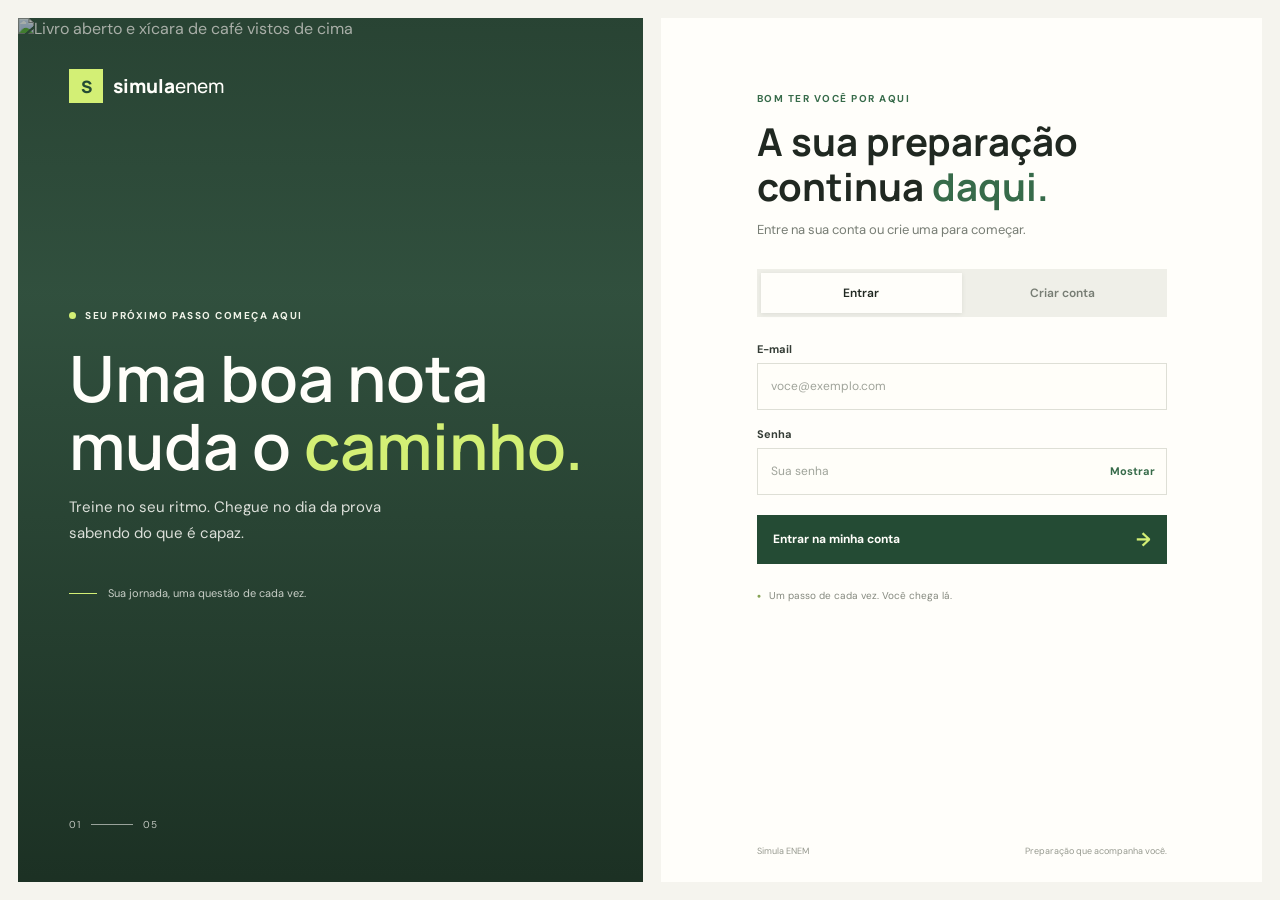
==== index.html @ 49e73c7b "created login screen and added functionality to the login button" ====
<!DOCTYPE html>
<html lang="pt-BR">
<head>
	<meta charset="UTF-8">
	<meta name="viewport" content="width=device-width, initial-scale=1.0">
	<meta name="theme-color" content="#f5f4ee">
	<meta name="description" content="Acesse sua conta ou cadastre-se no Simula ENEM.">
	<title>Acesse sua conta | Simula ENEM</title>
	<link rel="preconnect" href="https://fonts.googleapis.com">
	<link rel="preconnect" href="https://fonts.gstatic.com" crossorigin>
	<link href="https://fonts.googleapis.com/css2?family=DM+Sans:wght@400;500;600;700&family=Manrope:wght@400;500;600;700;800&display=swap" rel="stylesheet">
	<link rel="stylesheet" href="style.css">
	<script src="script.js" defer></script>
</head>
<body>
	<main class="auth-layout">
		<aside class="study-panel" aria-label="Simula ENEM">
			<img class="study-photo" src="https://images.pexels.com/photos/37514276/pexels-photo-37514276.jpeg?auto=compress&amp;cs=tinysrgb&amp;w=1400" alt="Livro aberto e xícara de café vistos de cima">
			<div class="study-shade"></div>
			<a class="brand brand-on-photo" href="#inicio" aria-label="Simula ENEM, início">
				<span class="brand-mark" aria-hidden="true">S</span>
				<span>simula<span class="brand-light">enem</span></span>
			</a>
			<div class="study-copy" id="inicio">
				<p class="eyebrow"><span class="eyebrow-dot"></span> SEU PRÓXIMO PASSO COMEÇA AQUI</p>
				<h1>Uma boa nota<br>muda o <span>caminho.</span></h1>
				<p class="study-description">Treine no seu ritmo. Chegue no dia da prova sabendo do que é capaz.</p>
				<div class="photo-caption"><span class="caption-line"></span> Sua jornada, uma questão de cada vez.</div>
			</div>
			<div class="study-index" aria-hidden="true">01 <span></span> 05</div>
		</aside>

		<section class="form-panel" aria-labelledby="form-heading">
			<a class="brand brand-mobile" href="#inicio" aria-label="Simula ENEM, início">
				<span class="brand-mark" aria-hidden="true">S</span>
				<span>simula<span class="brand-light">enem</span></span>
			</a>

			<div class="form-wrap">
				<p class="form-kicker">BOM TER VOCÊ POR AQUI</p>
				<h2 id="form-heading">A sua preparação<br>continua <span>daqui.</span></h2>
				<p class="form-intro">Entre na sua conta ou crie uma para começar.</p>

				<div class="mode-switch" role="group" aria-label="Escolha entre entrar e criar uma conta">
					<button class="mode-button is-active" type="button" data-mode="login" aria-pressed="true">Entrar</button>
					<button class="mode-button" type="button" data-mode="signup" aria-pressed="false">Criar conta</button>
				</div>

				<form class="auth-form" id="login-form" novalidate>
					<div class="field-group">
						<label for="login-email">E-mail</label>
						<input id="login-email" name="email" type="email" placeholder="voce@exemplo.com" autocomplete="email" required>
					</div>
					<div class="field-group">
						<label for="login-password">Senha</label>
						<div class="password-field">
							<input id="login-password" name="password" type="password" placeholder="Sua senha" autocomplete="current-password" required>
							<button class="password-toggle" type="button" data-password="login-password" aria-label="Mostrar senha">Mostrar</button>
						</div>
					</div>
					<button class="submit-button" type="submit">Entrar na minha conta <span aria-hidden="true">&#8594;</span></button>
					<p class="form-status" id="login-status" role="status" aria-live="polite" hidden></p>
				</form>

				<form class="auth-form" id="signup-form" hidden novalidate>
					<div class="field-group">
						<label for="signup-name">Nome completo</label>
						<input id="signup-name" name="name" type="text" placeholder="Como podemos te chamar?" autocomplete="name" minlength="2" required>
					</div>
					<div class="field-group">
						<label for="signup-email">E-mail</label>
						<input id="signup-email" name="email" type="email" placeholder="voce@exemplo.com" autocomplete="email" required>
					</div>
					<div class="field-group">
						<label for="signup-password">Crie uma senha</label>
						<div class="password-field">
							<input id="signup-password" name="password" type="password" placeholder="Pelo menos 8 caracteres" autocomplete="new-password" minlength="8" required>
							<button class="password-toggle" type="button" data-password="signup-password" aria-label="Mostrar senha">Mostrar</button>
						</div>
					</div>
					<div class="field-group">
						<label for="signup-confirm-password">Confirme sua senha</label>
						<div class="password-field">
							<input id="signup-confirm-password" name="confirm-password" type="password" placeholder="Digite sua senha novamente" autocomplete="new-password" minlength="8" required>
							<button class="password-toggle" type="button" data-password="signup-confirm-password" aria-label="Mostrar senha">Mostrar</button>
						</div>
					</div>
					<label class="terms-check">
						<input id="signup-terms" name="terms" type="checkbox" required>
						<span>Li e concordo em criar minha conta no Simula ENEM.</span>
					</label>
					<button class="submit-button" type="submit">Criar minha conta <span aria-hidden="true">&#8594;</span></button>
					<p class="form-status" id="signup-status" role="status" aria-live="polite" hidden></p>
				</form>

				<p class="form-footnote"><span aria-hidden="true">&#9679;</span> Um passo de cada vez. Você chega lá.</p>
			</div>
			<footer class="form-footer"><span>Simula ENEM</span><span>Preparação que acompanha você.</span></footer>
		</section>
	</main>
</body>
</html>
---- style.css ----
:root {
	color-scheme: light;
	--ink: #202821;
	--muted: #777d74;
	--paper: #f5f4ee;
	--white: #fffefa;
	--green: #376b4a;
	--green-dark: #244b34;
	--lime: #d3ef75;
	--line: #dedfd6;
	--serif: "Manrope", sans-serif;
	--sans: "DM Sans", sans-serif;
}

* {
	box-sizing: border-box;
}

body {
	min-width: 320px;
	min-height: 100vh;
	margin: 0;
	color: var(--ink);
	background: var(--paper);
	font-family: var(--sans);
	-webkit-font-smoothing: antialiased;
}

button,
input {
	font: inherit;
}

button:focus-visible,
input:focus-visible,
a:focus-visible {
	outline: 3px solid #8eaf54;
	outline-offset: 3px;
}

.auth-layout {
	display: grid;
	grid-template-columns: minmax(0, 1.02fr) minmax(460px, 0.98fr);
	min-height: 100vh;
	padding: 18px;
	gap: 18px;
}

.study-panel {
	position: relative;
	display: flex;
	min-height: 720px;
	overflow: hidden;
	flex-direction: column;
	justify-content: space-between;
	padding: clamp(30px, 4vw, 58px);
	isolation: isolate;
	color: var(--white);
	background: #355643;
}

.study-photo,
.study-shade {
	position: absolute;
	z-index: -1;
	inset: 0;
	width: 100%;
	height: 100%;
}

.study-photo {
	object-fit: cover;
	object-position: center;
}

.study-shade {
	background: linear-gradient(180deg, rgb(20 37 26 / 38%) 0%, rgb(20 37 26 / 13%) 32%, rgb(20 37 26 / 76%) 100%);
}

.brand {
	display: inline-flex;
	width: fit-content;
	align-items: center;
	gap: 10px;
	color: inherit;
	font-family: var(--serif);
	font-size: 19px;
	font-weight: 800;
	text-decoration: none;
	letter-spacing: 0;
}

.brand-mark {
	display: grid;
	width: 34px;
	height: 34px;
	place-items: center;
	color: var(--green-dark);
	background: var(--lime);
	font-size: 17px;
	font-weight: 800;
}

.brand-light {
	font-weight: 500;
}

.study-copy {
	max-width: 560px;
	padding-bottom: 12px;
	animation: rise-in 650ms ease-out both;
}

.eyebrow,
.form-kicker {
	margin: 0;
	font-size: 10px;
	font-weight: 700;
	letter-spacing: 1.5px;
}

.eyebrow {
	display: flex;
	align-items: center;
	gap: 9px;
	color: #f0f3e8;
}

.eyebrow-dot {
	width: 7px;
	height: 7px;
	border-radius: 50%;
	background: var(--lime);
}

.study-copy h1 {
	margin: 22px 0 16px;
	font-family: var(--serif);
	font-size: clamp(44px, 5vw, 72px);
	font-weight: 600;
	line-height: 1.06;
	letter-spacing: 0;
}

.study-copy h1 span {
	color: var(--lime);
}

.study-description {
	max-width: 365px;
	margin: 0;
	color: rgb(255 254 250 / 84%);
	font-size: 15px;
	line-height: 1.7;
}

.photo-caption {
	display: flex;
	align-items: center;
	gap: 11px;
	margin-top: 40px;
	color: rgb(255 254 250 / 75%);
	font-size: 11px;
}

.caption-line {
	width: 28px;
	height: 1px;
	background: var(--lime);
}

.study-index {
	display: flex;
	align-items: center;
	gap: 10px;
	color: rgb(255 254 250 / 72%);
	font-size: 10px;
	letter-spacing: 1px;
}

.study-index span {
	width: 42px;
	height: 1px;
	background: rgb(255 254 250 / 55%);
}

.form-panel {
	display: flex;
	min-height: 720px;
	flex-direction: column;
	align-items: center;
	justify-content: center;
	padding: 48px clamp(28px, 6vw, 90px) 25px;
	background-color: var(--white);
	background-image: radial-gradient(#d7dfcd 0.7px, transparent 0.7px);
	background-position: 0 0;
	background-size: 18px 18px;
}

.form-wrap {
	width: min(100%, 410px);
	padding: 26px 0;
	animation: rise-in 550ms 80ms ease-out both;
}

.brand-mobile {
	display: none;
}

.form-kicker {
	color: var(--green);
}

.form-wrap h2 {
	margin: 15px 0 10px;
	font-family: var(--serif);
	font-size: clamp(30px, 3vw, 39px);
	font-weight: 700;
	line-height: 1.17;
	letter-spacing: 0;
}

.form-wrap h2 span {
	color: var(--green);
}

.form-intro {
	margin: 0;
	color: var(--muted);
	font-size: 13px;
	line-height: 1.6;
}

.mode-switch {
	display: grid;
	grid-template-columns: 1fr 1fr;
	margin: 28px 0 25px;
	padding: 4px;
	background: #efefe8;
}

.mode-button {
	min-height: 40px;
	border: 0;
	color: #777d74;
	background: transparent;
	cursor: pointer;
	font-size: 12px;
	font-weight: 600;
	transition: color 160ms ease, background 160ms ease, box-shadow 160ms ease;
}

.mode-button.is-active {
	color: var(--ink);
	background: var(--white);
	box-shadow: 0 1px 5px rgb(32 40 33 / 9%);
}

.auth-form {
	display: grid;
	gap: 17px;
}

.auth-form[hidden] {
	display: none;
}

.field-group {
	display: grid;
	gap: 7px;
}

.field-group label {
	color: #343c35;
	font-size: 11px;
	font-weight: 700;
}

.field-group input {
	width: 100%;
	height: 47px;
	padding: 0 13px;
	border: 1px solid var(--line);
	border-radius: 0;
	color: var(--ink);
	background: rgb(255 254 250 / 88%);
	font-size: 12px;
	transition: border-color 160ms ease, box-shadow 160ms ease;
}

.field-group input::placeholder {
	color: #a0a49b;
}

.field-group input:focus {
	border-color: var(--green);
	outline: 0;
	box-shadow: 0 0 0 3px rgb(55 107 74 / 12%);
}

.password-field {
	position: relative;
}

.password-field input {
	padding-right: 72px;
}

.password-toggle {
	position: absolute;
	top: 50%;
	right: 12px;
	padding: 5px 0;
	transform: translateY(-50%);
	border: 0;
	color: var(--green);
	background: transparent;
	cursor: pointer;
	font-size: 11px;
	font-weight: 700;
}

.terms-check {
	display: flex;
	align-items: flex-start;
	gap: 9px;
	color: #62685f;
	font-size: 11px;
	line-height: 1.5;
	cursor: pointer;
}

.terms-check input {
	width: 15px;
	height: 15px;
	flex: 0 0 auto;
	margin: 1px 0 0;
	accent-color: var(--green);
}

.submit-button {
	display: flex;
	min-height: 49px;
	align-items: center;
	justify-content: space-between;
	margin-top: 3px;
	padding: 0 16px;
	border: 0;
	color: var(--white);
	background: var(--green-dark);
	cursor: pointer;
	font-size: 12px;
	font-weight: 700;
	transition: background 160ms ease, transform 160ms ease;
}

.submit-button:hover {
	transform: translateY(-1px);
	background: var(--green);
}

.submit-button span {
	color: var(--lime);
	font-size: 19px;
}

.form-status {
	margin: -5px 0 0;
	padding: 10px 12px;
	border-left: 2px solid var(--green);
	color: var(--green-dark);
	background: #edf3e8;
	font-size: 11px;
	line-height: 1.55;
}

.form-footnote {
	display: flex;
	align-items: center;
	gap: 8px;
	margin: 25px 0 0;
	color: #85897f;
	font-size: 10px;
}

.form-footnote span {
	color: #86a354;
	font-size: 7px;
}

.form-footer {
	display: flex;
	width: min(100%, 410px);
	justify-content: space-between;
	gap: 12px;
	margin-top: auto;
	padding-top: 18px;
	color: #96998f;
	font-size: 9px;
}

@keyframes rise-in {
	from {
		transform: translateY(12px);
		opacity: 0;
	}

	to {
		transform: translateY(0);
		opacity: 1;
	}
}

@media (max-width: 900px) {
	.auth-layout {
		grid-template-columns: minmax(0, 0.85fr) minmax(400px, 1.15fr);
	}

	.study-copy h1 {
		font-size: clamp(42px, 6vw, 58px);
	}

	.form-panel {
		padding-right: 35px;
		padding-left: 35px;
	}
}

@media (max-width: 680px) {
	.auth-layout {
		display: block;
		min-height: 100vh;
		padding: 0;
	}

	.study-panel {
		display: none;
	}

	.form-panel {
		min-height: 100vh;
		justify-content: flex-start;
		padding: 26px 24px 20px;
	}

	.brand-mobile {
		display: inline-flex;
		align-self: flex-start;
		color: var(--ink);
	}

	.form-wrap {
		margin: auto 0;
		padding: 42px 0;
	}

	.form-wrap h2 {
		font-size: 34px;
	}

	.mode-switch {
		margin-top: 25px;
	}

	.form-footer {
		margin-top: 0;
	}
}

@media (max-width: 380px) {
	.form-panel {
		padding-right: 19px;
		padding-left: 19px;
	}

	.form-wrap h2 {
		font-size: 30px;
	}

	.form-footer {
		font-size: 8px;
	}
}

@media (prefers-reduced-motion: reduce) {
	*,
	*::before,
	*::after {
		scroll-behavior: auto !important;
		animation-duration: 0.01ms !important;
		animation-iteration-count: 1 !important;
		transition-duration: 0.01ms !important;
	}
}
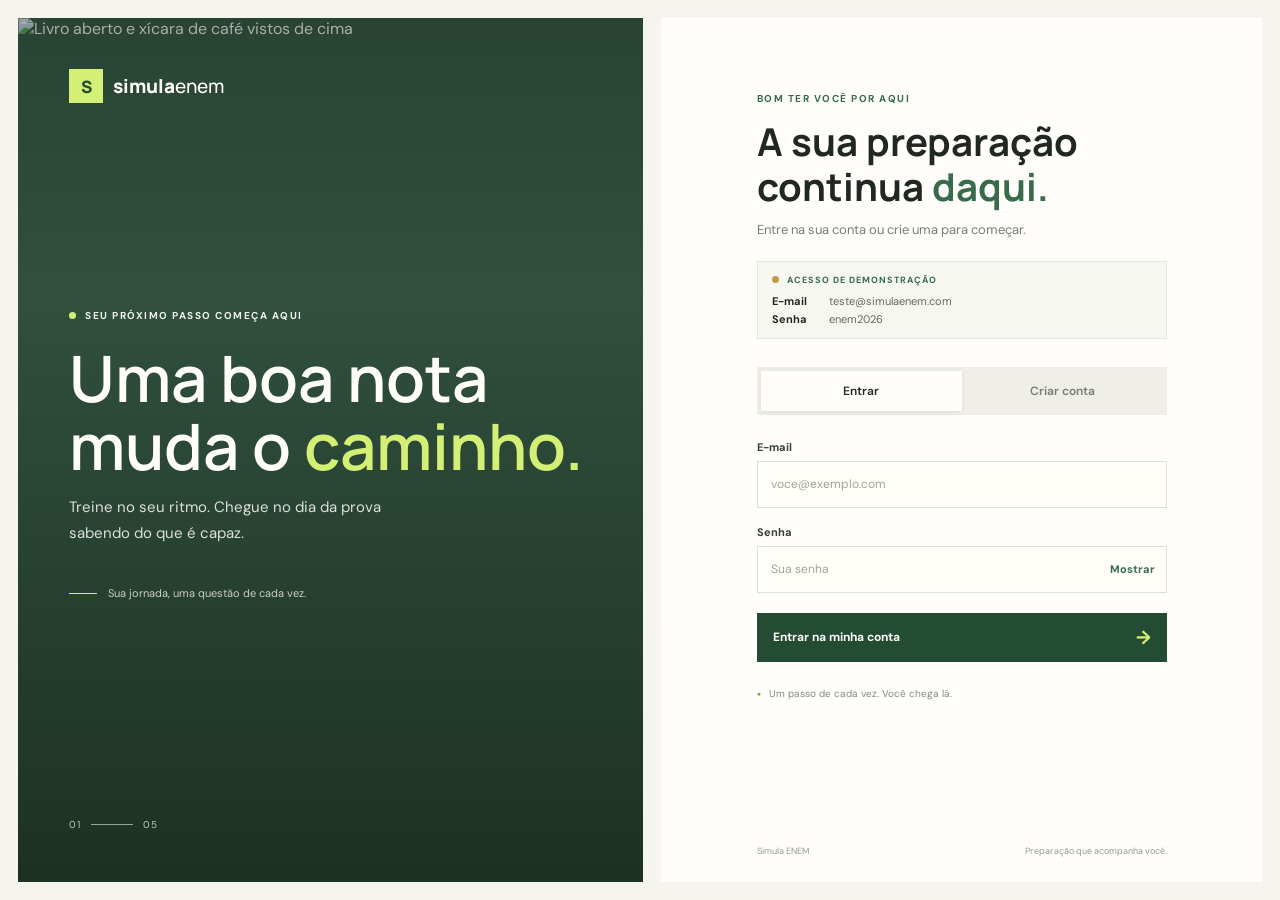
==== commit 384f30fd: "created test profile screen" ====
--- a/index.html
+++ b/index.html
@@ -40,6 +40,11 @@
 				<p class="form-kicker">BOM TER VOCÊ POR AQUI</p>
 				<h2 id="form-heading">A sua preparação<br>continua <span>daqui.</span></h2>
 				<p class="form-intro">Entre na sua conta ou crie uma para começar.</p>
+				<aside class="demo-access" aria-label="Credenciais da conta de demonstração">
+					<p class="demo-access-title"><span aria-hidden="true"></span> ACESSO DE DEMONSTRAÇÃO</p>
+					<p><strong>E-mail</strong> teste@simulaenem.com</p>
+					<p><strong>Senha</strong> enem2026</p>
+				</aside>
 
 				<div class="mode-switch" role="group" aria-label="Escolha entre entrar e criar uma conta">
 					<button class="mode-button is-active" type="button" data-mode="login" aria-pressed="true">Entrar</button>
--- a/style.css
+++ b/style.css
@@ -492,3 +492,607 @@
 		transition-duration: 0.01ms !important;
 	}
 }
+
+.demo-access {
+	margin-top: 20px;
+	padding: 12px 14px;
+	border: 1px solid #e6e5d9;
+	background: #f7f7f1;
+	color: #62685f;
+	font-size: 11px;
+}
+
+.demo-access-title {
+	display: flex;
+	align-items: center;
+	gap: 8px;
+	margin: 0 0 8px;
+	color: var(--green);
+	font-size: 9px;
+	font-weight: 700;
+	letter-spacing: 1px;
+}
+
+.demo-access-title span {
+	width: 7px;
+	height: 7px;
+	border-radius: 50%;
+	background: #c09b42;
+}
+
+.demo-access p:not(.demo-access-title) {
+	margin: 4px 0 0;
+}
+
+.demo-access strong {
+	display: inline-block;
+	width: 54px;
+	color: var(--ink);
+}
+
+.dashboard-body {
+	background: #f3f4ed;
+}
+
+.dashboard-header {
+	display: flex;
+	min-height: 76px;
+	align-items: center;
+	justify-content: space-between;
+	padding: 0 max(28px, calc((100% - 1180px) / 2));
+	border-bottom: 1px solid var(--line);
+	background: var(--white);
+}
+
+.dashboard-brand {
+	color: var(--ink);
+}
+
+.dashboard-nav {
+	display: flex;
+	align-items: center;
+	gap: 28px;
+	font-size: 12px;
+}
+
+.nav-current {
+	color: var(--green);
+	font-weight: 700;
+}
+
+.logout-button {
+	padding: 8px 0 8px 12px;
+	border: 0;
+	border-left: 1px solid var(--line);
+	color: #5c655d;
+	background: transparent;
+	cursor: pointer;
+	font-size: 12px;
+}
+
+.logout-button span {
+	margin-left: 4px;
+	color: var(--green);
+	font-size: 15px;
+}
+
+.dashboard-shell {
+	width: min(100%, 1236px);
+	margin: 0 auto;
+	padding: 30px 28px 20px;
+}
+
+.demo-banner {
+	display: flex;
+	align-items: center;
+	gap: 11px;
+	padding: 12px 15px;
+	border-left: 3px solid #c09b42;
+	background: #fbf8eb;
+	color: #6f6850;
+	font-size: 11px;
+	line-height: 1.5;
+}
+
+.demo-banner p {
+	margin: 0;
+}
+
+.demo-banner strong {
+	margin-right: 5px;
+	color: #494433;
+}
+
+.demo-banner-mark {
+	display: grid;
+	width: 19px;
+	height: 19px;
+	flex: 0 0 auto;
+	place-items: center;
+	border: 1px solid #c09b42;
+	border-radius: 50%;
+	color: #8c7130;
+	font-size: 11px;
+	font-weight: 700;
+}
+
+.profile-intro {
+	display: flex;
+	align-items: flex-end;
+	justify-content: space-between;
+	gap: 24px;
+	margin: 32px 0 23px;
+}
+
+.dashboard-kicker {
+	margin: 0;
+	color: var(--green);
+	font-size: 9px;
+	font-weight: 700;
+	letter-spacing: 1.2px;
+}
+
+.profile-intro h1 {
+	margin: 8px 0 6px;
+	font-family: var(--serif);
+	font-size: 35px;
+	font-weight: 700;
+	line-height: 1.2;
+}
+
+.profile-intro h1 span {
+	color: var(--green);
+}
+
+.profile-subtitle {
+	margin: 0;
+	color: var(--muted);
+	font-size: 13px;
+}
+
+.profile-email {
+	margin: 0 0 2px;
+	color: var(--muted);
+	font-size: 11px;
+}
+
+.summary-grid {
+	display: grid;
+	grid-template-columns: repeat(4, minmax(0, 1fr));
+	gap: 12px;
+}
+
+.summary-item {
+	min-height: 116px;
+	padding: 17px 19px;
+	border: 1px solid var(--line);
+	border-top: 2px solid var(--green);
+	background: var(--white);
+}
+
+.summary-correct {
+	border-top-color: #398786;
+}
+
+.summary-tests {
+	border-top-color: #c09b42;
+}
+
+.summary-time {
+	border-top-color: #cc7468;
+}
+
+.summary-item p {
+	margin: 0 0 10px;
+	color: var(--muted);
+	font-size: 9px;
+	font-weight: 700;
+	letter-spacing: 0.9px;
+}
+
+.summary-item strong {
+	font-family: var(--serif);
+	font-size: 25px;
+	font-weight: 700;
+}
+
+.summary-item strong span {
+	font-family: var(--sans);
+	font-size: 12px;
+	font-weight: 500;
+}
+
+.summary-item small {
+	display: block;
+	margin-top: 4px;
+	color: #888d84;
+	font-size: 10px;
+}
+
+.results-section {
+	display: grid;
+	grid-template-columns: minmax(0, 1.65fr) minmax(245px, 0.8fr);
+	gap: 12px;
+	margin-top: 16px;
+}
+
+.results-chart-panel,
+.attempt-panel,
+.history-section {
+	border: 1px solid var(--line);
+	background: var(--white);
+}
+
+.results-chart-panel {
+	padding: 23px 24px 20px;
+}
+
+.section-heading {
+	display: flex;
+	align-items: flex-end;
+	justify-content: space-between;
+	gap: 16px;
+}
+
+.section-heading h2,
+.attempt-panel h2 {
+	margin: 7px 0 0;
+	font-family: var(--serif);
+	font-size: 20px;
+	font-weight: 700;
+}
+
+.heading-divider {
+	display: inline-block;
+	width: 16px;
+	margin: 0 5px 2px;
+	border-top: 1px solid #b7bcb1;
+}
+
+.chart-scale {
+	margin: 0 0 2px;
+	color: #888d84;
+	font-size: 10px;
+}
+
+.area-chart {
+	display: grid;
+	gap: 19px;
+	margin-top: 27px;
+}
+
+.area-row {
+	display: grid;
+	grid-template-columns: minmax(125px, 0.8fr) minmax(100px, 2fr) 40px;
+	align-items: center;
+	gap: 14px;
+	animation: rise-in 450ms calc(var(--row-index, 0) * 55ms) ease-out both;
+}
+
+.area-name {
+	color: #4c554d;
+	font-size: 11px;
+}
+
+.area-track {
+	display: block;
+	height: 9px;
+	overflow: hidden;
+	background: #eceee7;
+}
+
+.area-track span {
+	display: block;
+	width: var(--score);
+	height: 100%;
+	background: var(--bar-color);
+}
+
+.area-value {
+	color: var(--ink);
+	font-size: 11px;
+	text-align: right;
+}
+
+.attempt-panel {
+	padding: 23px 22px 18px;
+}
+
+.attempt-panel h2 {
+	font-size: 18px;
+	line-height: 1.35;
+}
+
+.accuracy-chart {
+	display: flex;
+	align-items: center;
+	gap: 15px;
+	margin: 24px 0 19px;
+}
+
+.accuracy-ring {
+	display: grid;
+	width: 82px;
+	height: 82px;
+	flex: 0 0 auto;
+	place-items: center;
+	border-radius: 50%;
+	background: conic-gradient(var(--green) 0 77%, #e6e9e1 77% 100%);
+}
+
+.accuracy-ring::before {
+	position: absolute;
+	width: 64px;
+	height: 64px;
+	border-radius: 50%;
+	background: var(--white);
+	content: "";
+}
+
+.accuracy-ring span {
+	position: relative;
+	font-family: var(--serif);
+	font-size: 21px;
+	font-weight: 700;
+}
+
+.accuracy-ring small {
+	font-family: var(--sans);
+	font-size: 11px;
+}
+
+.accuracy-chart p {
+	display: grid;
+	gap: 4px;
+	margin: 0;
+	font-size: 11px;
+}
+
+.accuracy-chart p span {
+	color: var(--muted);
+	font-size: 10px;
+}
+
+.attempt-meta {
+	display: flex;
+	justify-content: space-between;
+	gap: 10px;
+	padding: 11px 0;
+	border-top: 1px solid #e9eae3;
+	font-size: 10px;
+}
+
+.attempt-meta span {
+	color: var(--muted);
+}
+
+.attempt-meta strong {
+	font-weight: 600;
+	text-align: right;
+}
+
+.history-section {
+	margin-top: 16px;
+	padding: 22px 24px 8px;
+}
+
+.history-heading {
+	margin-bottom: 17px;
+}
+
+.history-count {
+	padding: 6px 9px;
+	background: #f0f2eb;
+	color: #687065;
+	font-size: 10px;
+}
+
+.history-table-wrap {
+	overflow-x: auto;
+}
+
+.history-table {
+	width: 100%;
+	border-collapse: collapse;
+	font-size: 11px;
+	text-align: left;
+}
+
+.history-table th {
+	padding: 11px 10px;
+	border-top: 1px solid #e5e7df;
+	border-bottom: 1px solid #e5e7df;
+	color: #81877d;
+	font-size: 9px;
+	font-weight: 700;
+	letter-spacing: 0.6px;
+	white-space: nowrap;
+}
+
+.history-table td {
+	padding: 13px 10px;
+	border-bottom: 1px solid #eceee7;
+	color: #60685f;
+	white-space: nowrap;
+}
+
+.history-table tbody tr {
+	animation: rise-in 400ms calc(var(--row-index, 0) * 45ms) ease-out both;
+}
+
+.history-table tbody tr:last-child td {
+	border-bottom: 0;
+}
+
+.test-name {
+	color: var(--ink);
+	font-weight: 600;
+}
+
+.latest-label {
+	display: inline-block;
+	margin-left: 8px;
+	padding: 3px 6px;
+	background: #edf3e8;
+	color: var(--green);
+	font-size: 8px;
+	font-weight: 700;
+}
+
+.table-score {
+	color: var(--green-dark);
+}
+
+.dashboard-footer {
+	display: flex;
+	justify-content: space-between;
+	padding: 18px 0 4px;
+	color: #92978d;
+	font-size: 9px;
+}
+
+@media (max-width: 760px) {
+	.dashboard-header {
+		min-height: 66px;
+		padding: 0 20px;
+	}
+
+	.dashboard-shell {
+		padding: 22px 20px 16px;
+	}
+
+	.summary-grid {
+		grid-template-columns: repeat(2, minmax(0, 1fr));
+	}
+
+	.results-section {
+		grid-template-columns: minmax(0, 1fr);
+	}
+
+	.attempt-panel {
+		display: grid;
+		grid-template-columns: 1fr 1fr;
+		align-items: center;
+		column-gap: 20px;
+	}
+
+	.attempt-panel > .dashboard-kicker,
+	.attempt-panel > h2 {
+		grid-column: 1;
+	}
+
+	.accuracy-chart {
+		grid-column: 2;
+		grid-row: 1 / span 2;
+		margin: 0;
+	}
+
+	.attempt-meta {
+		grid-column: 1 / -1;
+	}
+}
+
+@media (max-width: 520px) {
+	.dashboard-header {
+		padding: 0 16px;
+	}
+
+	.dashboard-nav {
+		gap: 16px;
+		font-size: 11px;
+	}
+
+	.dashboard-shell {
+		padding: 17px 14px 14px;
+	}
+
+	.demo-banner {
+		align-items: flex-start;
+		font-size: 10px;
+	}
+
+	.demo-banner strong {
+		display: block;
+	}
+
+	.profile-intro {
+		align-items: flex-start;
+		flex-direction: column;
+		gap: 8px;
+		margin: 25px 0 18px;
+	}
+
+	.profile-intro h1 {
+		font-size: 30px;
+	}
+
+	.profile-subtitle {
+		max-width: 320px;
+		font-size: 12px;
+		line-height: 1.55;
+	}
+
+	.summary-grid {
+		gap: 8px;
+	}
+
+	.summary-item {
+		min-height: 105px;
+		padding: 14px 12px;
+	}
+
+	.summary-item strong {
+		font-size: 22px;
+	}
+
+	.summary-item p {
+		font-size: 8px;
+	}
+
+	.results-chart-panel,
+	.history-section {
+		padding-right: 15px;
+		padding-left: 15px;
+	}
+
+	.section-heading h2 {
+		font-size: 18px;
+	}
+
+	.chart-scale {
+		font-size: 9px;
+		white-space: nowrap;
+	}
+
+	.area-chart {
+		gap: 17px;
+	}
+
+	.area-row {
+		grid-template-columns: minmax(95px, 1fr) minmax(65px, 1.4fr) 34px;
+		gap: 8px;
+	}
+
+	.area-name,
+	.area-value {
+		font-size: 9px;
+	}
+
+	.attempt-panel {
+		padding: 19px 16px 14px;
+	}
+
+	.history-table {
+		min-width: 600px;
+	}
+
+	.history-table th,
+	.history-table td {
+		padding-right: 8px;
+		padding-left: 8px;
+	}
+
+	.dashboard-footer {
+		font-size: 8px;
+	}
+}
